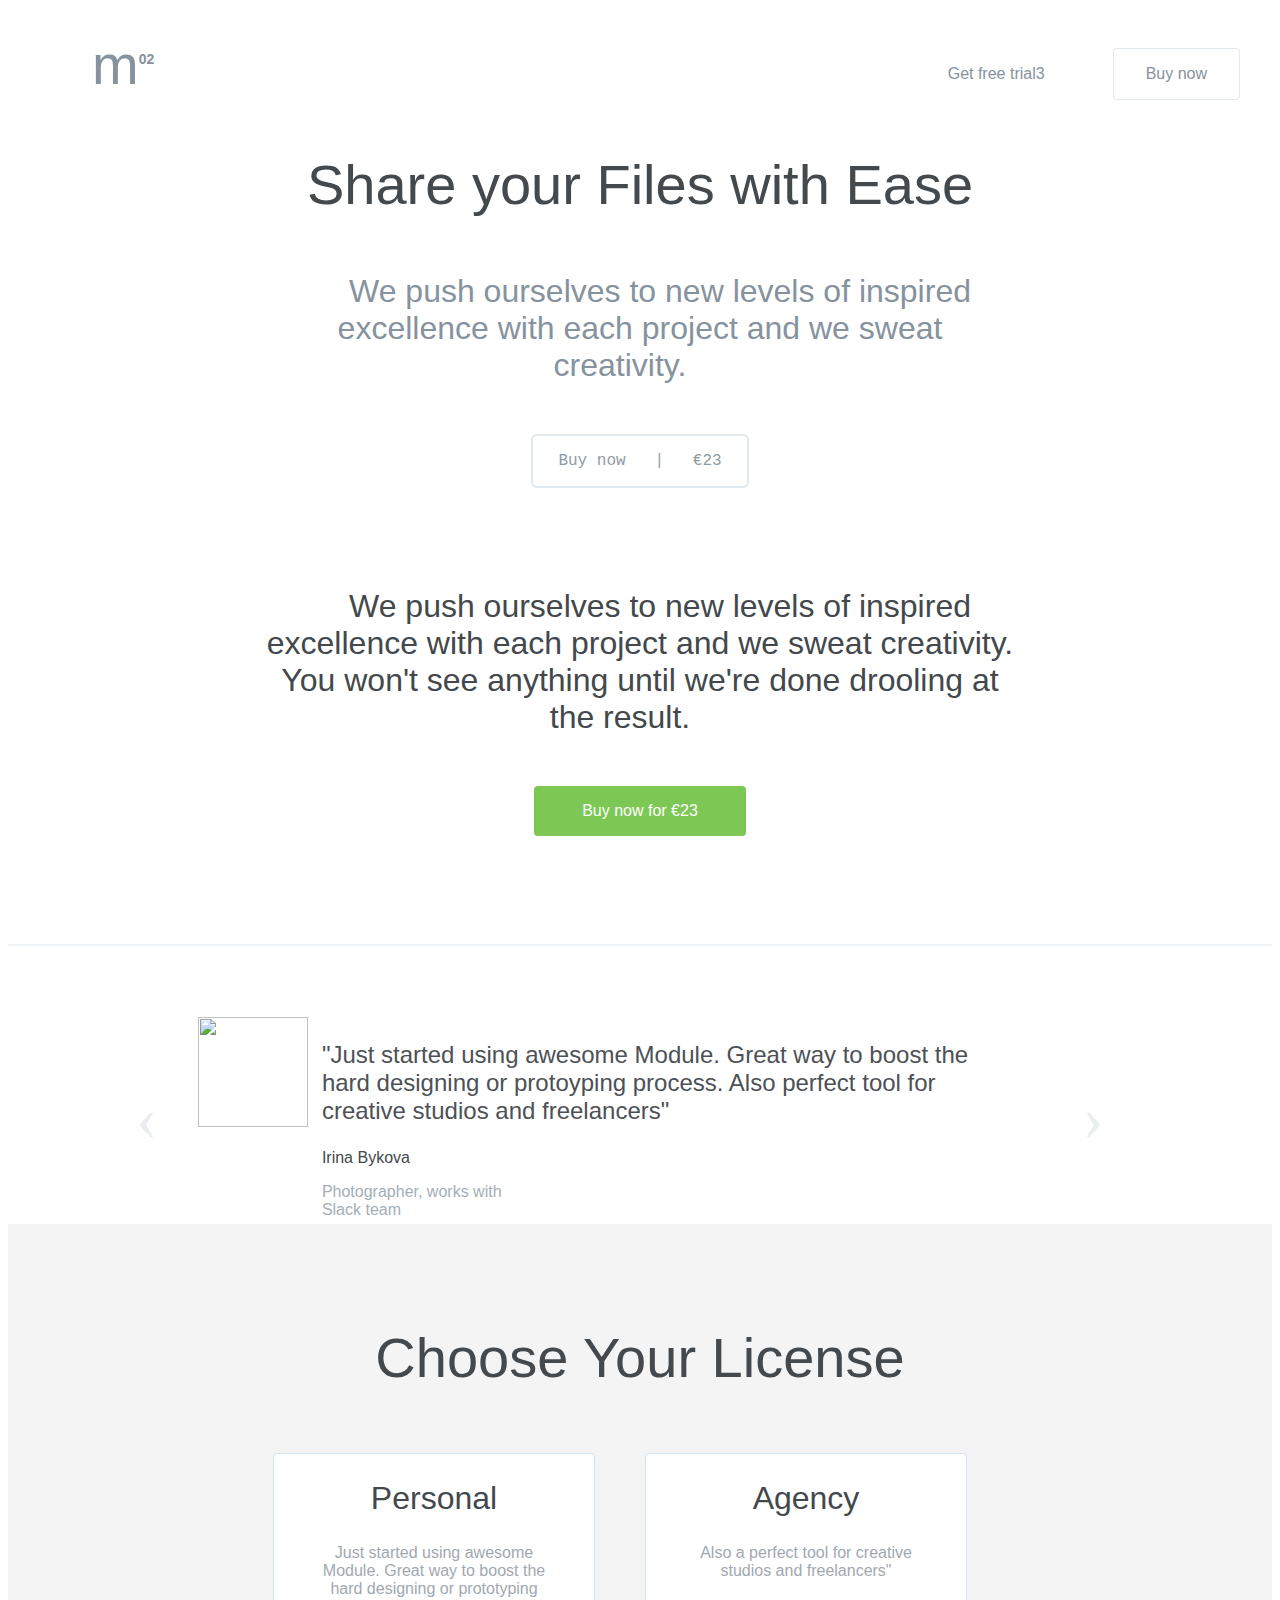
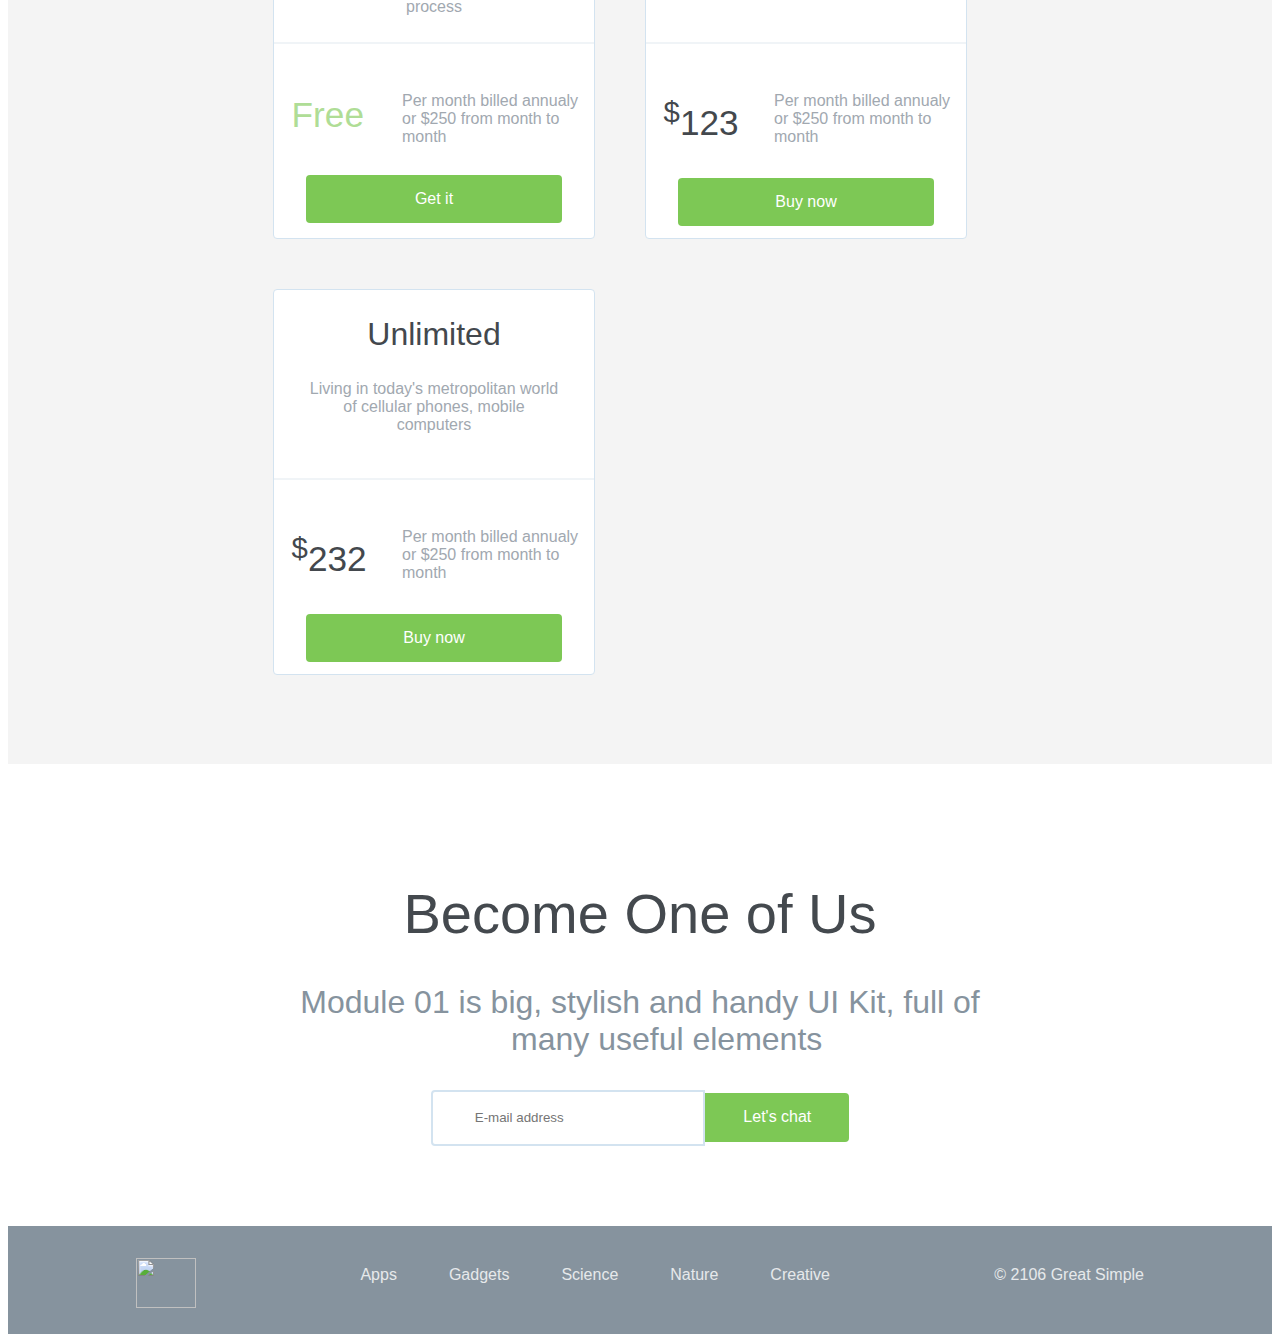
==== homepage.html @ b24e1bc7 "Signed-off-by: sandhujashan880 <jashansandhu880@gmail.com>" ====
<!DOCTYPE html>
<html>
<head>
<link rel="stylesheet" type="text/css" href="style.css">
<meta name="viewport" content="width=device-width, initial-scale=1">
</head>
<body>

<div id="header-wrapper">
  <div id="header">
    <div id="logo">
     <h1> <a>m<sup>02</sup></a> </h1>
</div>
    <div id="menu">
      <ul>
        <li><button class="button_nav1">Get free trial3</button></li>
        <li><button class="button_nav2">Buy now</button></li>
      </ul>
    </div>
  </div>
</div>


<div id="mid" class="container">
<h3>Share your Files with Ease </h3>
<a> We push ourselves to new levels of inspired excellence with each project and we sweat creativity.</a>
</div>

<div style="text-align:center; padding-bottom:100px; padding-top:50px;">
<button class="button1" ><pre>Buy now   |   &euro;23</pre></button>
</div>

<div id="mid2" class="container">
<a> We push ourselves to new levels of inspired excellence with each project and we sweat creativity. You won't see anything until we're done drooling at the result.</a>
</div>


<div style="text-align:center; padding-bottom:100px; padding-top:50px;">
<button class="button2">Buy now for &euro;23</button>
</div>


<div id="line">
<hr>
</div>

<div id="slider">

<div class="left-col">

<p > &#8249; </p>
</div>

<div class="center-col">

<div class="center-mid-col1">
<img id="slider_img" src="slider.png"  height="110" width="110">
</div>
<div class="center-mid-col2">
<div style="width:90%;">
<p id="slider_text"> "Just started using awesome Module. Great way to boost the hard
       designing or protoyping process. Also perfect tool for creative
	   studios and freelancers" </p>
 </div>
      <div>
            <div> <p id="slack_name">  Irina Bykova</p> </div>
                
			<div style="width:30%;">	<p id="slack_designation">Photographer, works with Slack
	              team
	           </p>
			   </div>
	  </div>
	  </div>
 </div>      
	  <div class="right-col">	  
	  
	  <p >&#8250;</p>
	  </div>

</div>

<div id="license">

<h1> Choose Your License </h1>

<div id="buy_main">


<div id="buy">
  <div id="buy_heading">
  <h2>Personal</h2>
 
 <p>Just started using awesome Module. Great way to boost the hard designing or prototyping process</p>
 </div>
 <hr>
<div id="buy_heading_mid">
 <p id="free"> Free <p>
 <p id="free_para"> Per month billed annualy or $250 from month to month</p>
 </div>
 
 
 <div id="buy_heading_bottom">
 <button class="button_buy">Get it</button>
 </div>
 </div>

<div id="buy">
 <div id="buy_heading">
 <h2>Agency</h2>
 <p>Also a perfect tool for creative studios and freelancers"</p>
 </div>
 <hr>
 <div id="buy_heading_mid">
 <p id="dollar_buy"> <sup>$</sup>123 <p>
 <p id="free_para"> Per month billed annualy or $250 from month to month</p>
 </div>
 
 <div id="buy_heading_bottom">
<button class="button_buy">Buy now</button>
</div>
</div>

<div id="buy">
 <div id="buy_heading">
 <h2>Unlimited</h2>
 <p>Living in today's metropolitan world of cellular phones, mobile computers</p>
 </div>
<hr>
<div id="buy_heading_mid">
 <p id="dollar_buy"> <sup>$</sup>232 <p>
 <p id="free_para"> Per month billed annualy or $250 from month to month</p>
 </div>
 
 <div id="buy_heading_bottom">
<button class="button_buy">Buy now</button>
</div>
</div>

</div>

</div>

<div id="bottom">
<h1>Become One of Us</h1>

<pre>Module 01 is big, stylish and handy UI Kit, full of
      many useful elements
</pre>


<input type="textarea" id="email" placeholder="E-mail address"><button class="button3">Let's chat</button>
</div>


<div id="footer">
             
             <img src="footer.png" id="footer_img"  height="50" width="60"> 
			 
             <ul>
			    <li>Apps</li>
                <li>Gadgets</li>
                <li>Science</li>
				<li>Nature</li>
				<li>Creative </li>
				<li id="copy"> &copy; 2106 Great Simple </li>
			</ul>
			
					
</div>



</body>
</html>
---- style.css ----
#header-wrapper
{
	padding-top: 1.5em;
	padding-bottom: 4em;
}

#logo
{
	float:left;
}

#logo h1
{
	padding-left: 1.5em;
	display: inline;
	font-size: 3.5em;
	font-family: Arial, Helvetica, sans-serif;
	font-style: normal;
	font-stretch: extra-expanded;
	font-weight: 500;
	color: #86939E;
}

#logo sup
{
    font-size: 0.25em;	
	font-weight: 600;
	font-stretch: extra-expanded;
}

#menu
{
	float:right;
	
}

#menu li
{
  display: inline;
  padding-right: 2em;  
}

.button_nav1
{
	
    border-radius: 4px;
	background-color: #FFFFFF;
    border: none;	
    color: #86939E;
    padding: 1em 2em ;
    text-align: center;
    text-decoration: none;
    display: inline-block;
    font-size: 16px;
    	
}

.button_nav2
{
	
    border-radius: 4px;
	background-color: #FFFFFF; 
      border: 1px solid #E1E8EE;
    color: #86939E;
    padding: 1em 2em ;
    text-align: center;
    text-decoration: none;
    display: inline-block;
    font-size: 16px;
    	
}

#mid h3
{
	text-align: center;
	font-family: Arial, Helvetica, sans-serif;
	font-style: normal;
	font-weight: lighter;
	font-stretch: ultra-condensed;
	color: #44494E;
	font-size: 3.5em;
}


#mid
{
	 text-align: center;
	 width: 60%;
	 margin: auto;
}


#mid2
{
	 text-align: center;
	 width: 60%;
	 margin: auto;
}

#mid2 h3
{
	text-align: center;
	font-family: Arial, Helvetica, sans-serif;
	font-style: normal;
	font-weight: lighter;
	font-stretch: ultra-condensed;
	color: #44494E;
	font-size: 3.5em;
}

#mid2 a
{
	text-align: center;
	font-family: Arial, Helvetica, sans-serif;
	font-style: normal;
	font-stretch: semi-condensed;
	color: #43484C;
	font-size: 2em;
	
	padding: 30px 40px
}
	
	

#mid a
{
	text-align: center;
	font-family: Arial, Helvetica, sans-serif;
	font-style: normal;
	font-stretch: semi-condensed;
	color: #86939E;
	font-size: 2em;
	
	padding: 30px 40px
}

.button1
{
	border-radius: 6px;
	background-color: #FFFFFF;       
	color: #8F9BA5;
    padding: 0 2%;
    text-align: center;
    text-decoration: none;
    display: inline-block;
    font-size: 16px;
    margin: 0px auto;
	border: 2px solid #E1E8EE;
	
}


.button2
{
	border-radius: 4px;
	background-color: #7DC855; 
    border: none;
    color: white;
    padding: 1em 3em ;
    text-align: center;
    text-decoration: none;
    display: inline-block;
    font-size: 16px;
    margin: 0px auto;
}

.button3
{
	border-radius: 0 4px 4px 0;
	background-color: #7DC855; 
    border: none;
    color: white;
    padding: 1.2% 3%;
    text-align: center;
    text-decoration: none;
    display: inline-block;
    font-size: 16px;
    margin: 0px auto;
}


#slider
{
	padding-top: 5%;
	padding-bottom: 10%;
	width: 100%;
	height: 5em;
	 overflow:hidden;
	
}

.left-col {
    float: left;
    width:15%;
}

.center-col {
    float: left;
    width: 70%;
	
	
}

.right-col
 {
    float: left;   
    width: 15%;
}


.left-col p
{
	font-size: 4em;
	color: #EAEDEF;
	padding-left: 2em;
}


#slider_text 
{
	color: #4D5156;
	text-decoration: none;
	font-family: Arial, Helvetica, sans-serif;
	font-style: normal;
	font-weight: lighter;
	font-size: 1.5em;
    text-align: left;
	padding-left: 5%;
	
}

#slack_name
{
	font-family: Arial, Helvetica, sans-serif;
	font-style: normal;
	font-stretch: expanded;
	padding-left:4.5%;
	color:#43484D;
}

#slack_designation
{
    font-family: Arial, Helvetica, sans-serif;
	font-style: normal;
	font-weight: 300;
	color: #A4AEB6;
	padding-left: 15%;	
}

.right-col p
{
  font-size: 4em;
   color: #EAEDEF;
 
}

.center-mid-col1 {
    float: left;
    width:10%;
}
.center-mid-col2 {
    float: left;
    width: 90%;
	
}




#license
{
	background: #F4F4F4;
	padding-top:4em;
	padding-bottom:4em;
	
}

#license h1
{
	text-align: center;
	font-family: Arial, Helvetica, sans-serif;
	font-style: normal;
	font-weight: lighter;
	font-stretch: ultra-condensed;
	color: #44494E;
	font-size: 3.5em;
}

#buy_main
{
	
	text-align: center;
	margin-left: 15em;
    overflow:hidden;
}

#buy 
{
	background: #FFFFFF;
	height:24em;
    width:20em;
	margin: 25px;
	border-radius: 4px;
	display: block;
    border: solid 1px #D3E3F0;
	float: left;

		
}

#buy_heading
{
	width: 100%;
	height: 40%;
	
}

#buy_heading h2
{
    font-family: Arial, Helvetica, sans-serif;
	font-style: normal;
	font-weight: lighter;
	font-size: 2em;
	color: #43484D;
	
}

#buy_heading p
{
    color: #A1A8B0;
	font-family: Arial, Helvetica, sans-serif;
	font-style: normal;
	font-weight: 500;
	padding-left: 10%;
	padding-right: 10%;
	
}

#buy_heading_mid
{
	width: 100%;
	height: 30%;
}

hr{
   border: 1px solid #F0F4F7;
}

#free
{
	float: left;
	padding-left: .5em;
	color: #AFDD96;
	font-family: Arial, Helvetica, sans-serif;
	font-style: normal;
	font-weight: 0;
	font-size: 2.2em;
}

#free_para
{
	text-align: left;
	padding-left: 40%;
	padding-top: 10%;
	color: #A1A8B0;
	font-family: Arial, Helvetica, sans-serif;
	font-style: normal;
	font-weight: 500;
	
}

#dollar_buy
{
	float: left;
	padding-left: .5em;
	color: #43484D;
	font-family: Arial, Helvetica, sans-serif;
	font-style: normal;
	font-weight: 400;
	font-size: 2.2em;
}

#buy_heading_bottom
{
	width: 100%;
	height: 30%;
}

.button_buy
{
	border-radius: 4px;
	background-color: #7DC855; 
    border: none;
    color: white;
    padding: 15px 40px;
    text-align: center;
    text-decoration: none;
    display: inline-block;
    font-size: 16px;
    margin: 0px auto;
	width: 80%;
}

#bottom
{
	padding-top: 5em;
	text-align: center;
	padding-bottom: 5em;
	
}

#bottom h1
{
	text-align: center;
	font-family: Arial, Helvetica, sans-serif;
	font-style: normal;
	font-weight: lighter;
	font-stretch: ultra-condensed;
	color: #44494E;
	font-size: 3.5em;
	
}

#bottom pre
{
	text-align: center;
	font-family: Arial, Helvetica, sans-serif;
	font-style: normal;
	font-stretch: semi-condensed;
	color: #86939E;
	font-size: 2em;
	
}

#bottom input 
{
    background-image: url(email.png);
    background-repeat: no-repeat;
    text-indent: 40px;
	width: 20em;
    height: 3.8em;
	border-radius: 4px 0 0 4px;
	border: solid 2px #D3E3F0;
	
}



#footer
{
	background: #86939E;
	padding-top: 1.50em;
	padding-bottom: 1.10em;
	
}

#footer ul { text-align: center; }
#footer li
 {
	display: inline-block;
	margin: 0 0 1em 3em;
	color: #E6E9EB;
	font-family: Arial, Helvetica, sans-serif;
	font-style: normal;
	font-weight: 400;
	font-size: 1em;
}

#copy
{
	float: right;
	padding-right: 8em;
	color: #DADEE2;
	
}

#footer_img
{
	float:left;
	padding-left: 8em;
	padding-top: 0.5em;
}
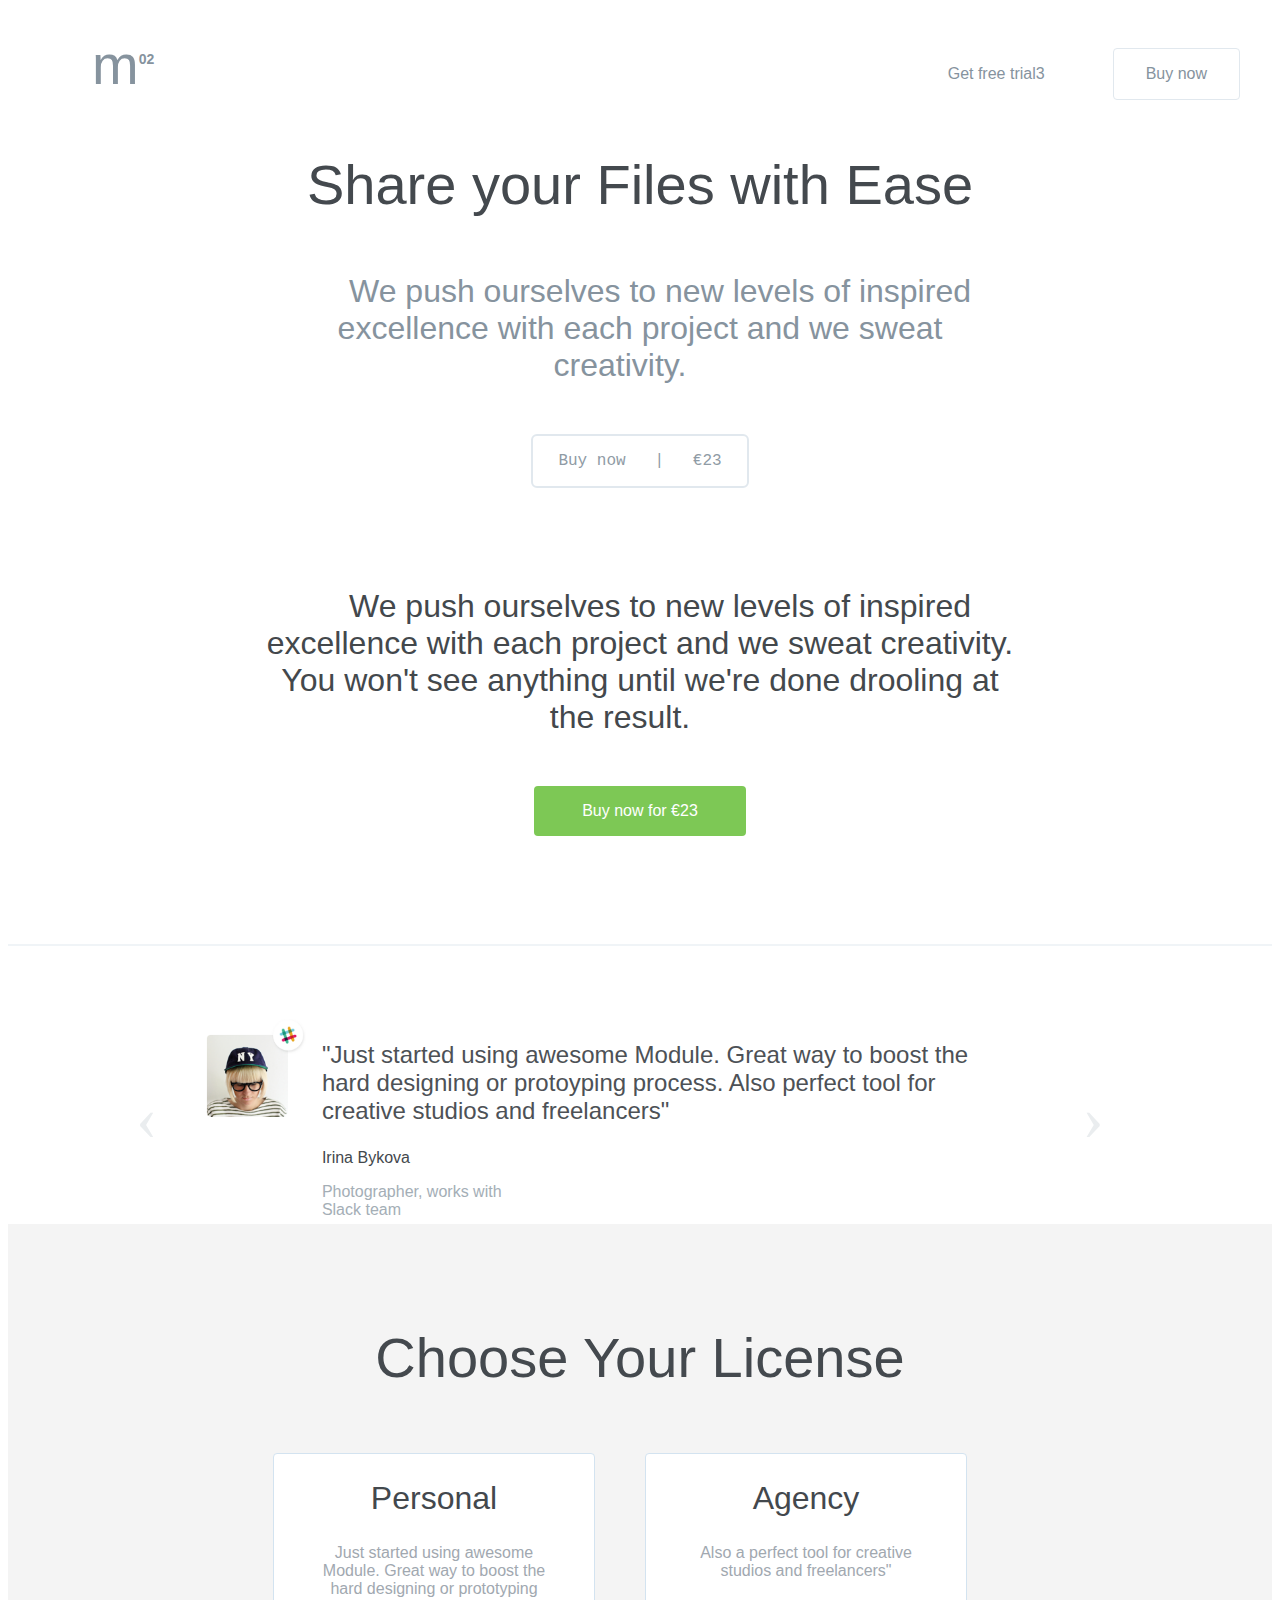
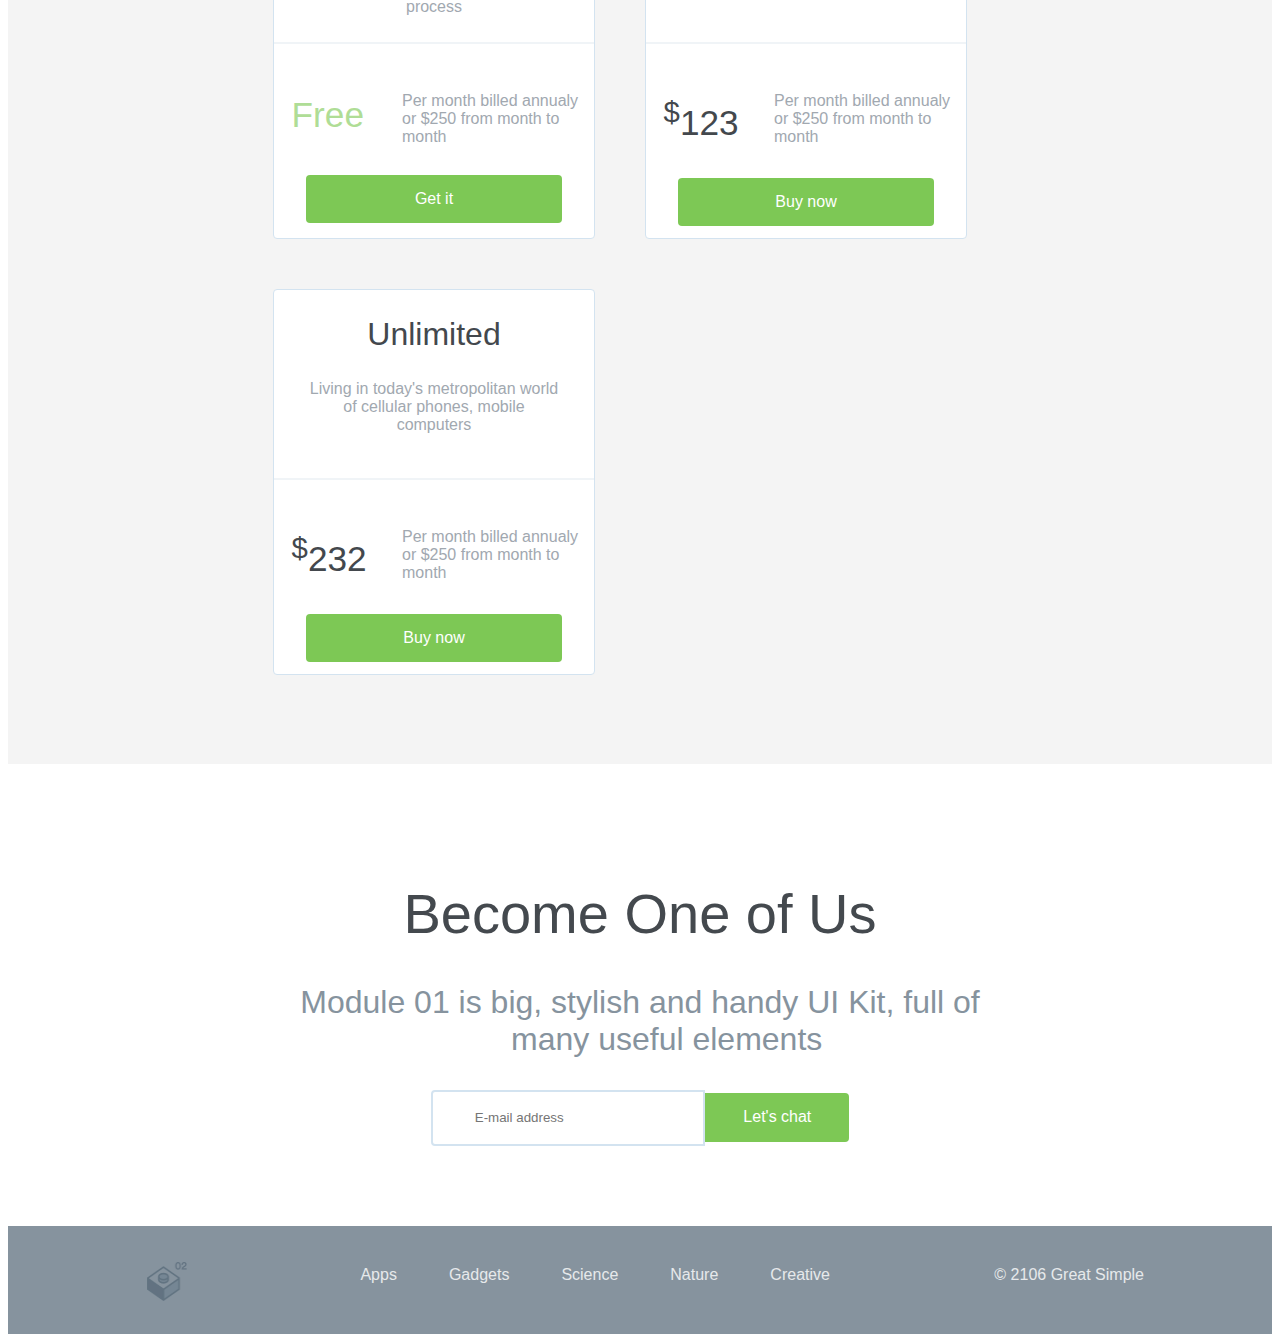
==== commit e80eb73b: "Signed-off-by: sandhujashan880 <jashansandhu880@gmail.com>" ====
--- a/homepage.html
+++ b/homepage.html
@@ -54,7 +54,7 @@
 <div class="center-col">
 
 <div class="center-mid-col1">
-<img id="slider_img" src="slider.png"  height="110" width="110">
+<img id="slider_img" src="slider.PNG"  height="110" width="110">
 </div>
 <div class="center-mid-col2">
 <div style="width:90%;">
@@ -154,7 +154,7 @@
 
 <div id="footer">
              
-             <img src="footer.png" id="footer_img"  height="50" width="60"> 
+             <img src="footer.PNG" id="footer_img"  height="50" width="60"> 
 			 
              <ul>
 			    <li>Apps</li>
